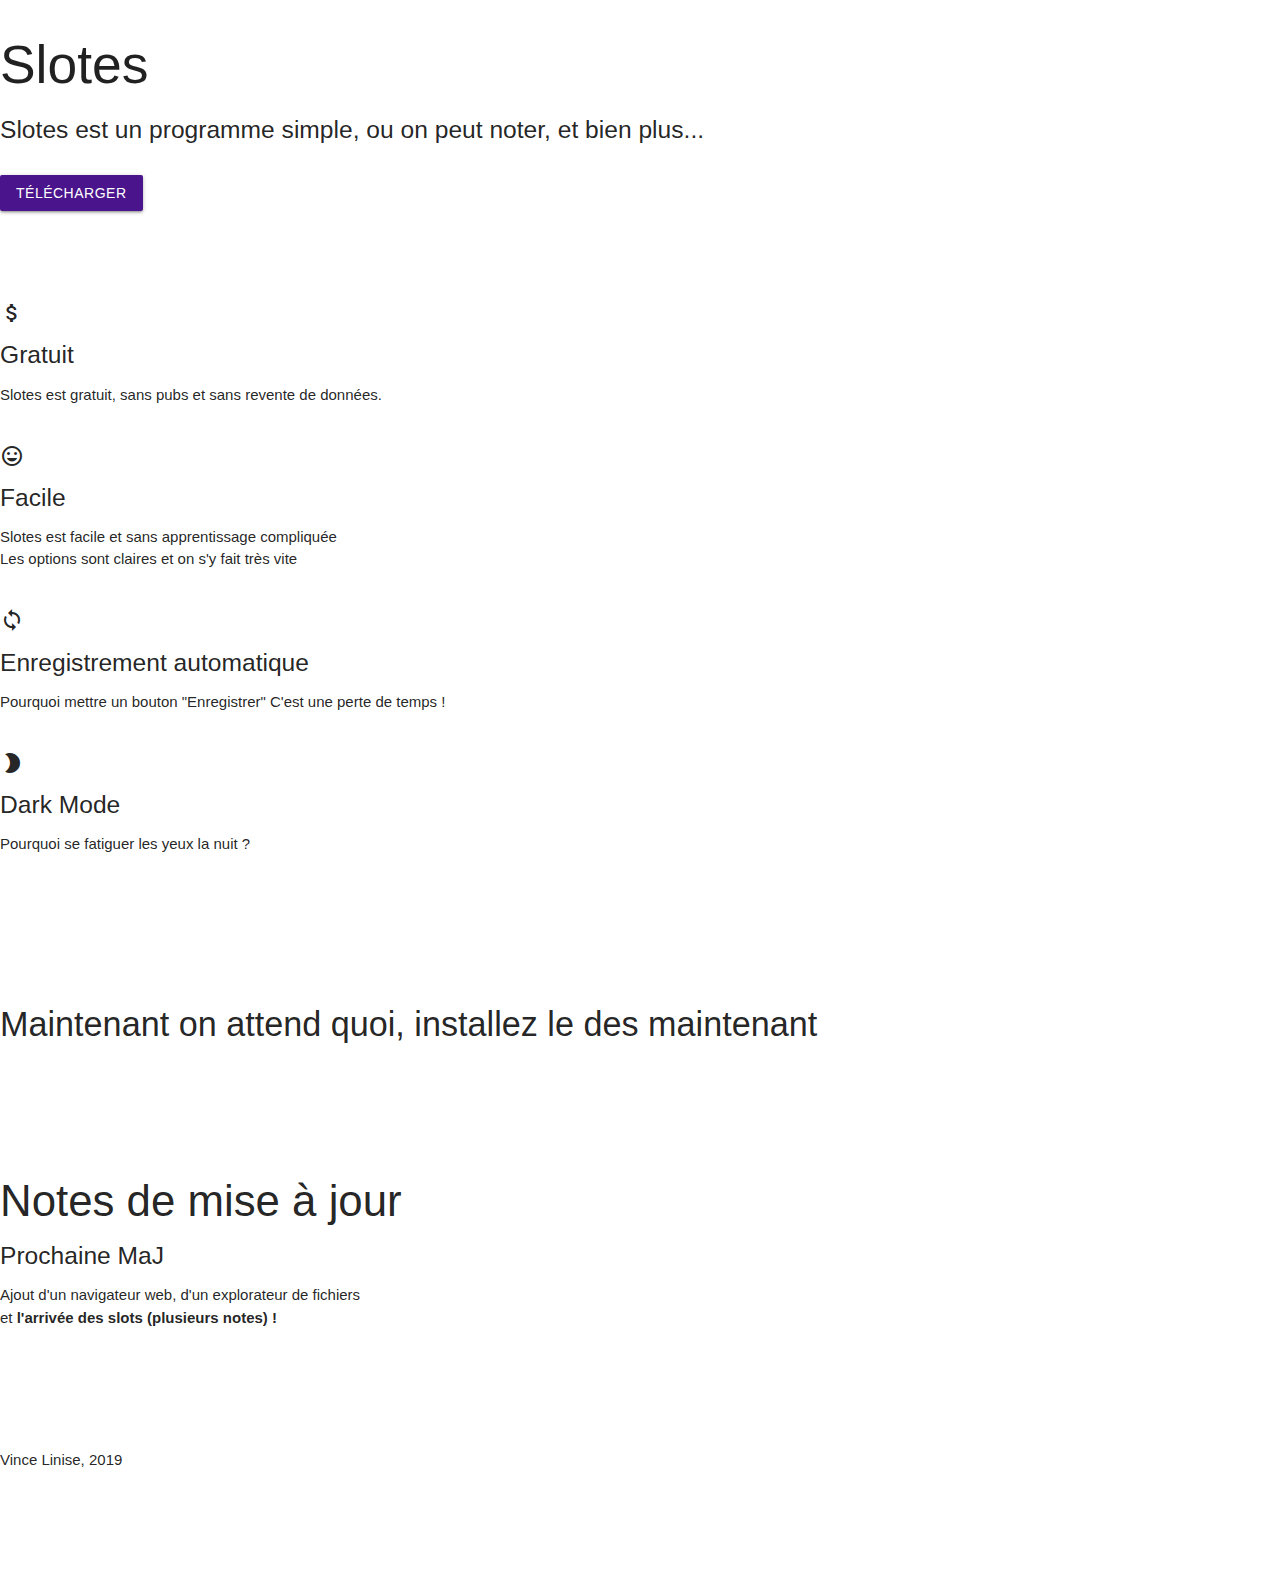
==== index.html @ 826c96a3 "Create index.html" ====
<head>
    <meta charset="utf-8">
    <title>slotes</title>
    <link rel="stylesheet" href="https://cdnjs.cloudflare.com/ajax/libs/materialize/1.0.0/css/materialize.min.css">
    <script src="https://cdnjs.cloudflare.com/ajax/libs/materialize/1.0.0/js/materialize.min.js"></script>
    <link href="style.css" rel="stylesheet"/>
    <link href="https://fonts.googleapis.com/css?family=Roboto+Mono" rel="stylesheet">
    <link href="https://fonts.googleapis.com/icon?family=Material+Icons" rel="stylesheet">
    <link rel="shortcut icon" type="image/png" href="https://static.thenounproject.com/png/345379-200.png"/>
</head>
<body>
    <h2 id="title">Slotes</h2>
    <h5>Slotes est un programme simple, ou on peut noter, et bien plus...</h5>
    <br>
    <a href="http://http://vili.pagesperso-orange.fr/projets/slotes/slotes2beta.exe" class="waves-effect purple darken-4 waves-light btn">Télécharger</a>
    <br><br><br><br><br>
    
    <i class="material-icons">attach_money</i>
    <h5>Gratuit</h5>
    <p>Slotes est gratuit, sans pubs et sans revente de données.</p>
    <br>
    
    <i class="material-icons">mood</i>
    <h5>Facile</h5>
    <p>Slotes est facile et sans apprentissage compliquée<br>
       Les options sont claires et on s'y fait très vite</p>
    <br>
    
    <i class="material-icons">sync</i>
    <h5>Enregistrement automatique</h5>
    <p>Pourquoi mettre un bouton "Enregistrer" C'est une perte de temps !</p>
    <br>
    
    <i class="material-icons">brightness_2</i>
    <h5>Dark Mode</h5>
    <p>Pourquoi se fatiguer les yeux la nuit ?</p>
    <br>
    
    <br><br><br><br>
    
    <h4>Maintenant on attend quoi, installez le des maintenant</h4>
    
    <br><br><br><br>
    
    <h3>Notes de mise à jour</h3>
    <h5>Prochaine MaJ</h5>
    <p>Ajout d'un navigateur web, d'un explorateur de fichiers<br>
       et <B>l'arrivée des slots (plusieurs notes) !</B></p>
    
    <br><br><br><br>
    <p>Vince Linise, 2019</p>
    <br><br><br><br>
    
</body>
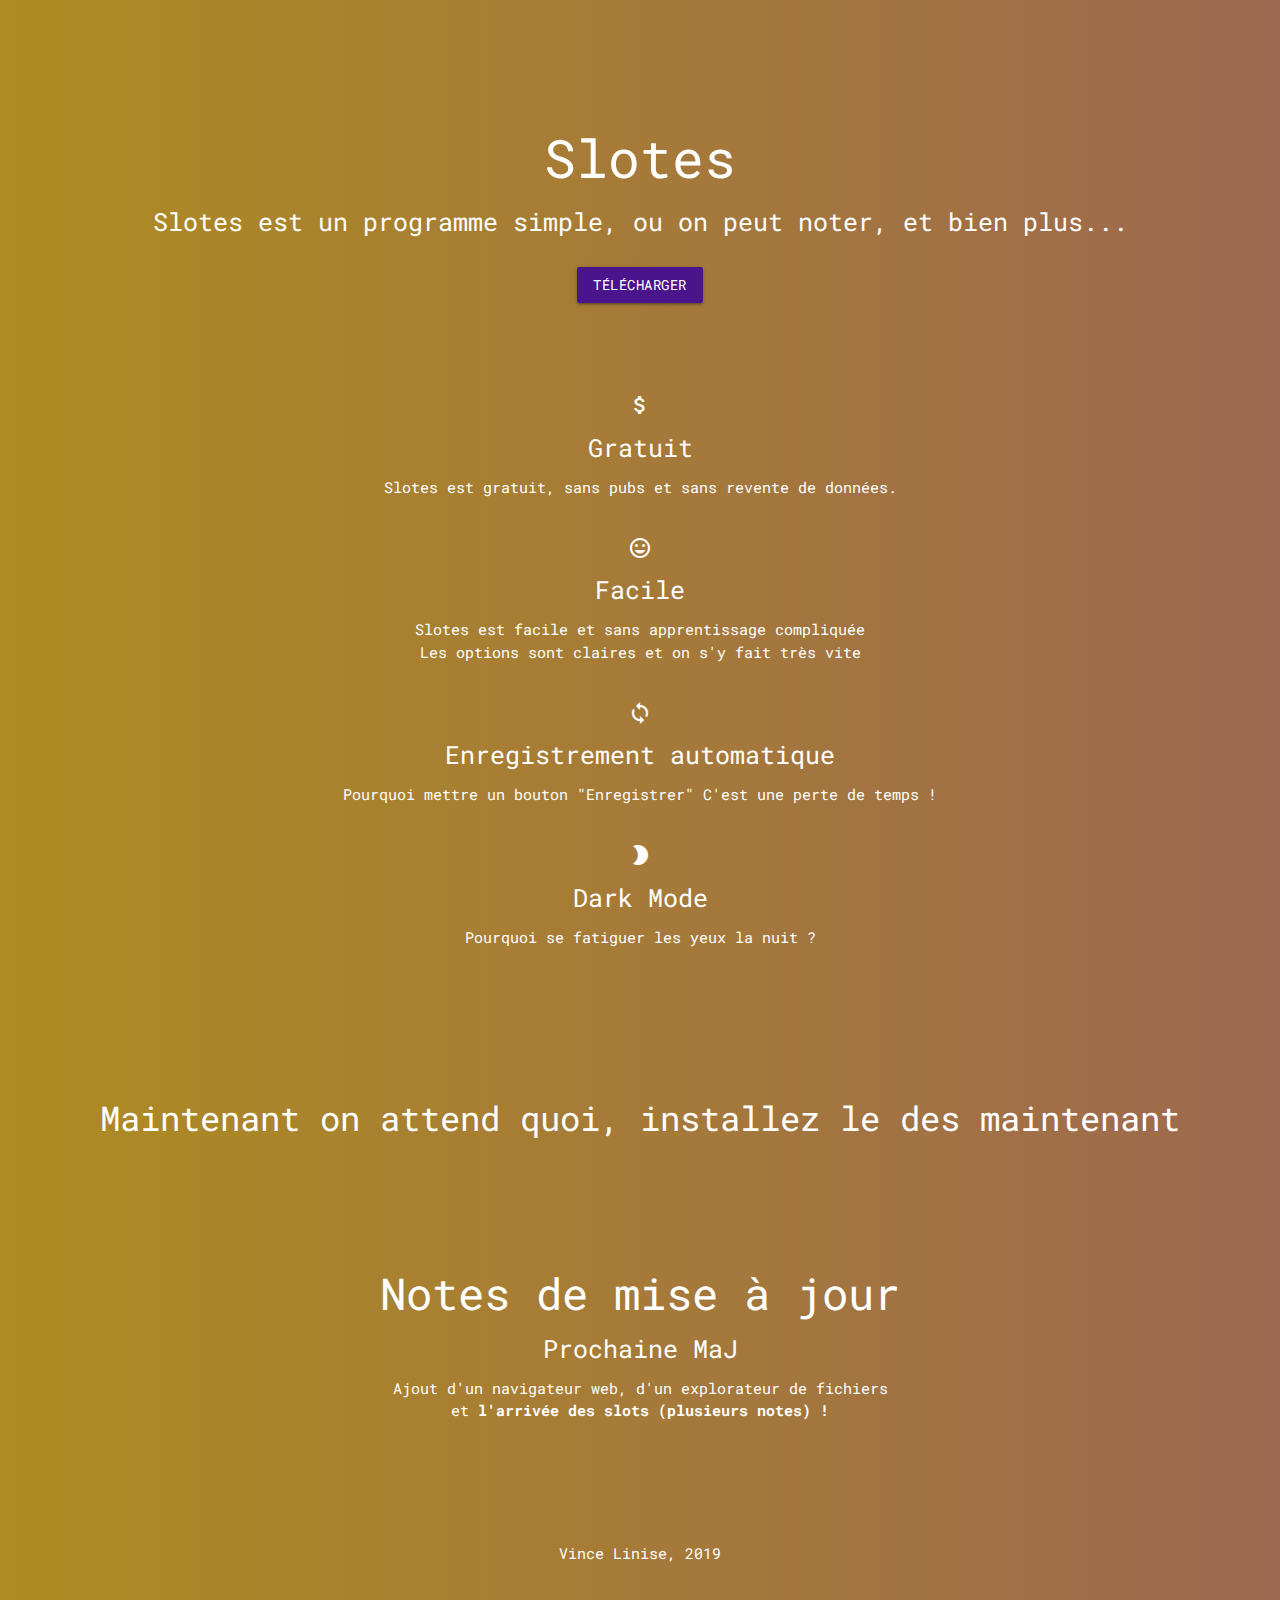
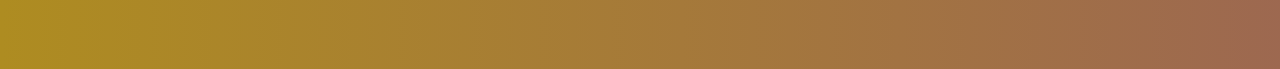
==== commit 8244a4dc: "Update index.html" ====
--- a/index.html
+++ b/index.html
@@ -12,7 +12,7 @@
     <h2 id="title">Slotes</h2>
     <h5>Slotes est un programme simple, ou on peut noter, et bien plus...</h5>
     <br>
-    <a href="http://http://vili.pagesperso-orange.fr/projets/slotes/slotes2beta.exe" class="waves-effect purple darken-4 waves-light btn">Télécharger</a>
+    <a href="http://vili.pagesperso-orange.fr/projets/slotes/slotes2beta.exe" class="waves-effect purple darken-4 waves-light btn">Télécharger</a>
     <br><br><br><br><br>
     
     <i class="material-icons">attach_money</i>
--- a/style.css
+++ b/style.css
@@ -0,0 +1,36 @@
+body {
+    text-align:center;
+    font-family: Roboto Mono;
+    background: linear-gradient(270deg, #32e6b8, #7b21ae, #ae8c21);
+    background-size: 600% 600%;
+    
+    -webkit-animation: AnimationName 6s ease infinite;
+    -moz-animation: AnimationName 6s ease infinite;
+    -o-animation: AnimationName 6s ease infinite;
+    animation: AnimationName 6s ease infinite;
+    color: #FFFFFF;
+}
+#title {
+    margin-top:10%;
+}
+
+@-webkit-keyframes AnimationName {
+    0%{background-position:0% 50%}
+    50%{background-position:100% 50%}
+    100%{background-position:0% 50%}
+}
+@-moz-keyframes AnimationName {
+    0%{background-position:0% 50%}
+    50%{background-position:100% 50%}
+    100%{background-position:0% 50%}
+}
+@-o-keyframes AnimationName {
+    0%{background-position:0% 50%}
+    50%{background-position:100% 50%}
+    100%{background-position:0% 50%}
+}
+@keyframes AnimationName { 
+    0%{background-position:0% 50%}
+    50%{background-position:100% 50%}
+    100%{background-position:0% 50%}
+}
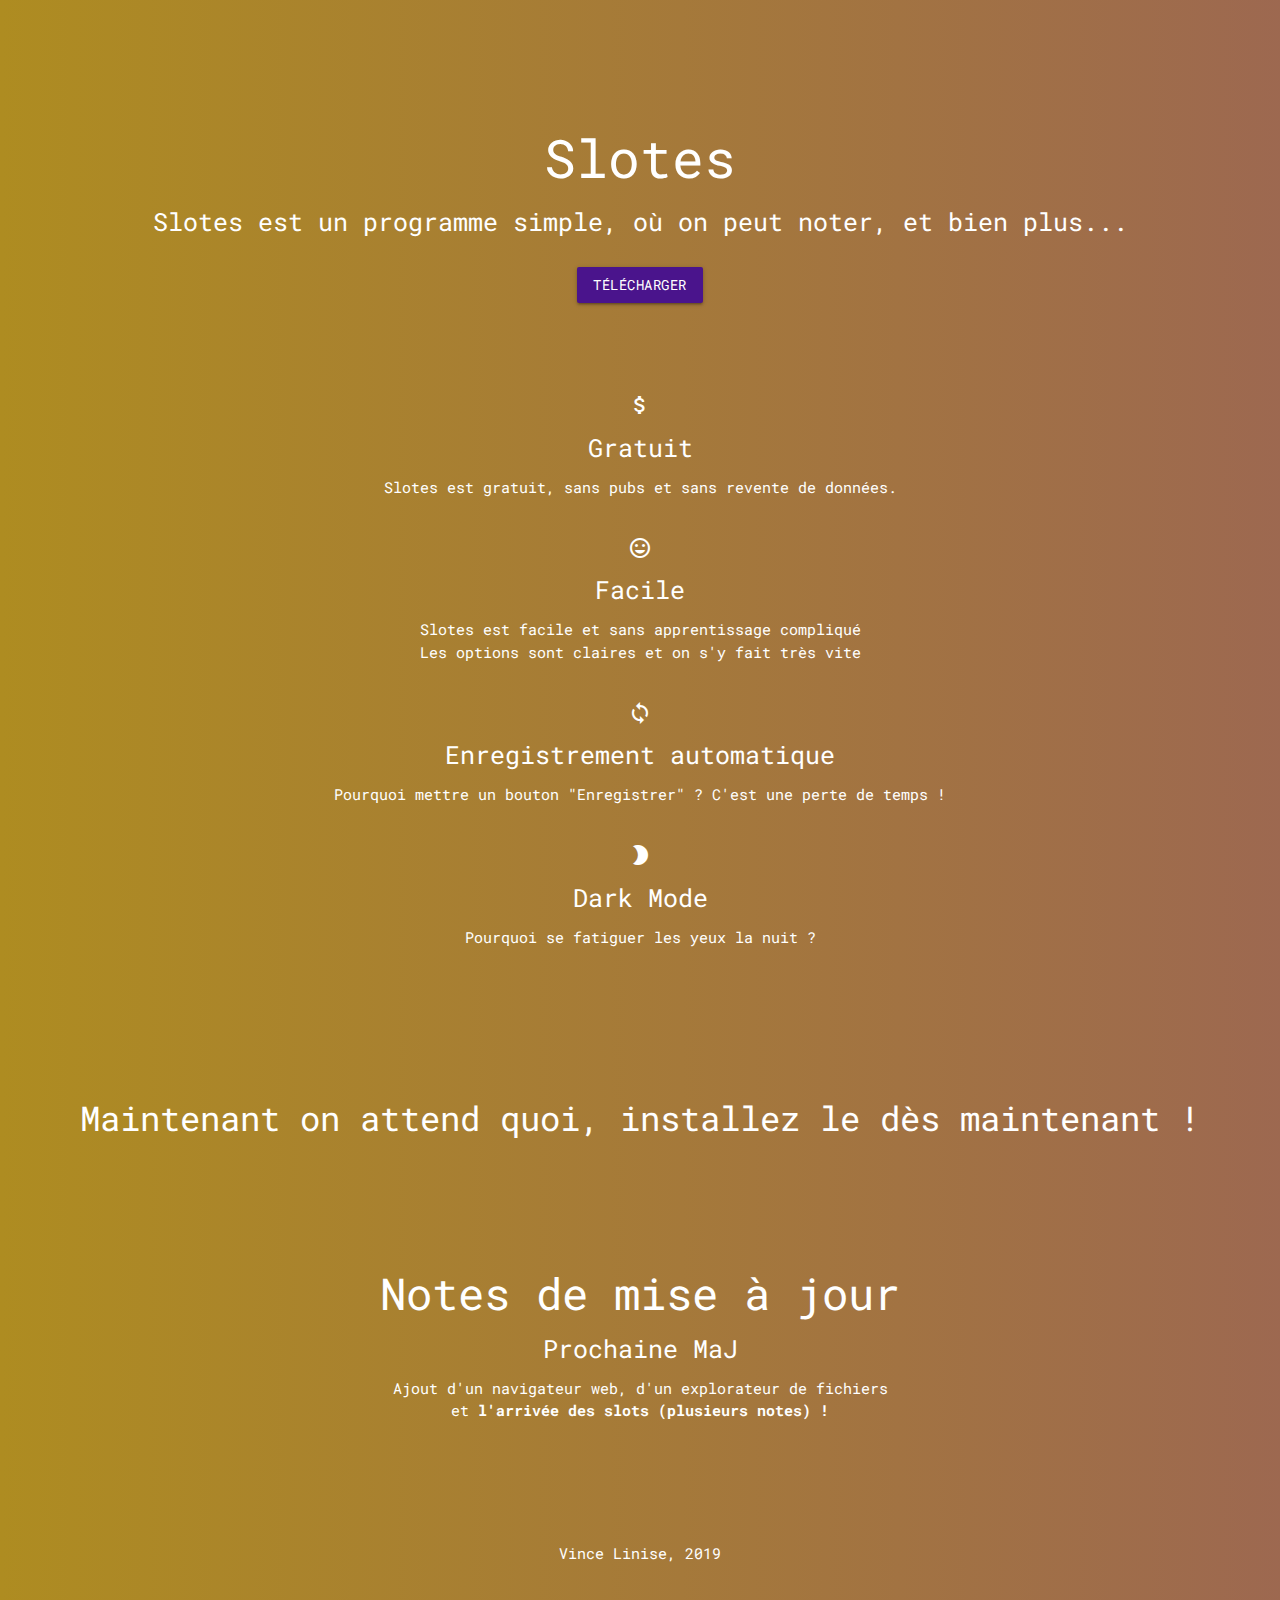
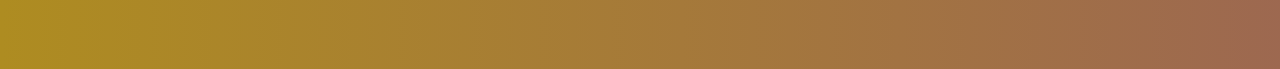
==== commit 13856329: "Create index.html" ====
--- a/index.html
+++ b/index.html
@@ -3,6 +3,7 @@
     <title>slotes</title>
     <link rel="stylesheet" href="https://cdnjs.cloudflare.com/ajax/libs/materialize/1.0.0/css/materialize.min.css">
     <script src="https://cdnjs.cloudflare.com/ajax/libs/materialize/1.0.0/js/materialize.min.js"></script>
+    <meta name="viewport" content="width=device-width, initial-scale=1">
     <link href="style.css" rel="stylesheet"/>
     <link href="https://fonts.googleapis.com/css?family=Roboto+Mono" rel="stylesheet">
     <link href="https://fonts.googleapis.com/icon?family=Material+Icons" rel="stylesheet">
@@ -10,7 +11,7 @@
 </head>
 <body>
     <h2 id="title">Slotes</h2>
-    <h5>Slotes est un programme simple, ou on peut noter, et bien plus...</h5>
+    <h5>Slotes est un programme simple, où on peut noter, et bien plus...</h5>
     <br>
     <a href="http://vili.pagesperso-orange.fr/projets/slotes/slotes2beta.exe" class="waves-effect purple darken-4 waves-light btn">Télécharger</a>
     <br><br><br><br><br>
@@ -22,13 +23,13 @@
     
     <i class="material-icons">mood</i>
     <h5>Facile</h5>
-    <p>Slotes est facile et sans apprentissage compliquée<br>
+    <p>Slotes est facile et sans apprentissage compliqué<br>
        Les options sont claires et on s'y fait très vite</p>
     <br>
     
     <i class="material-icons">sync</i>
     <h5>Enregistrement automatique</h5>
-    <p>Pourquoi mettre un bouton "Enregistrer" C'est une perte de temps !</p>
+    <p>Pourquoi mettre un bouton "Enregistrer" ? C'est une perte de temps !</p>
     <br>
     
     <i class="material-icons">brightness_2</i>
@@ -38,7 +39,7 @@
     
     <br><br><br><br>
     
-    <h4>Maintenant on attend quoi, installez le des maintenant</h4>
+    <h4>Maintenant on attend quoi, installez le dès maintenant !</h4>
     
     <br><br><br><br>
     
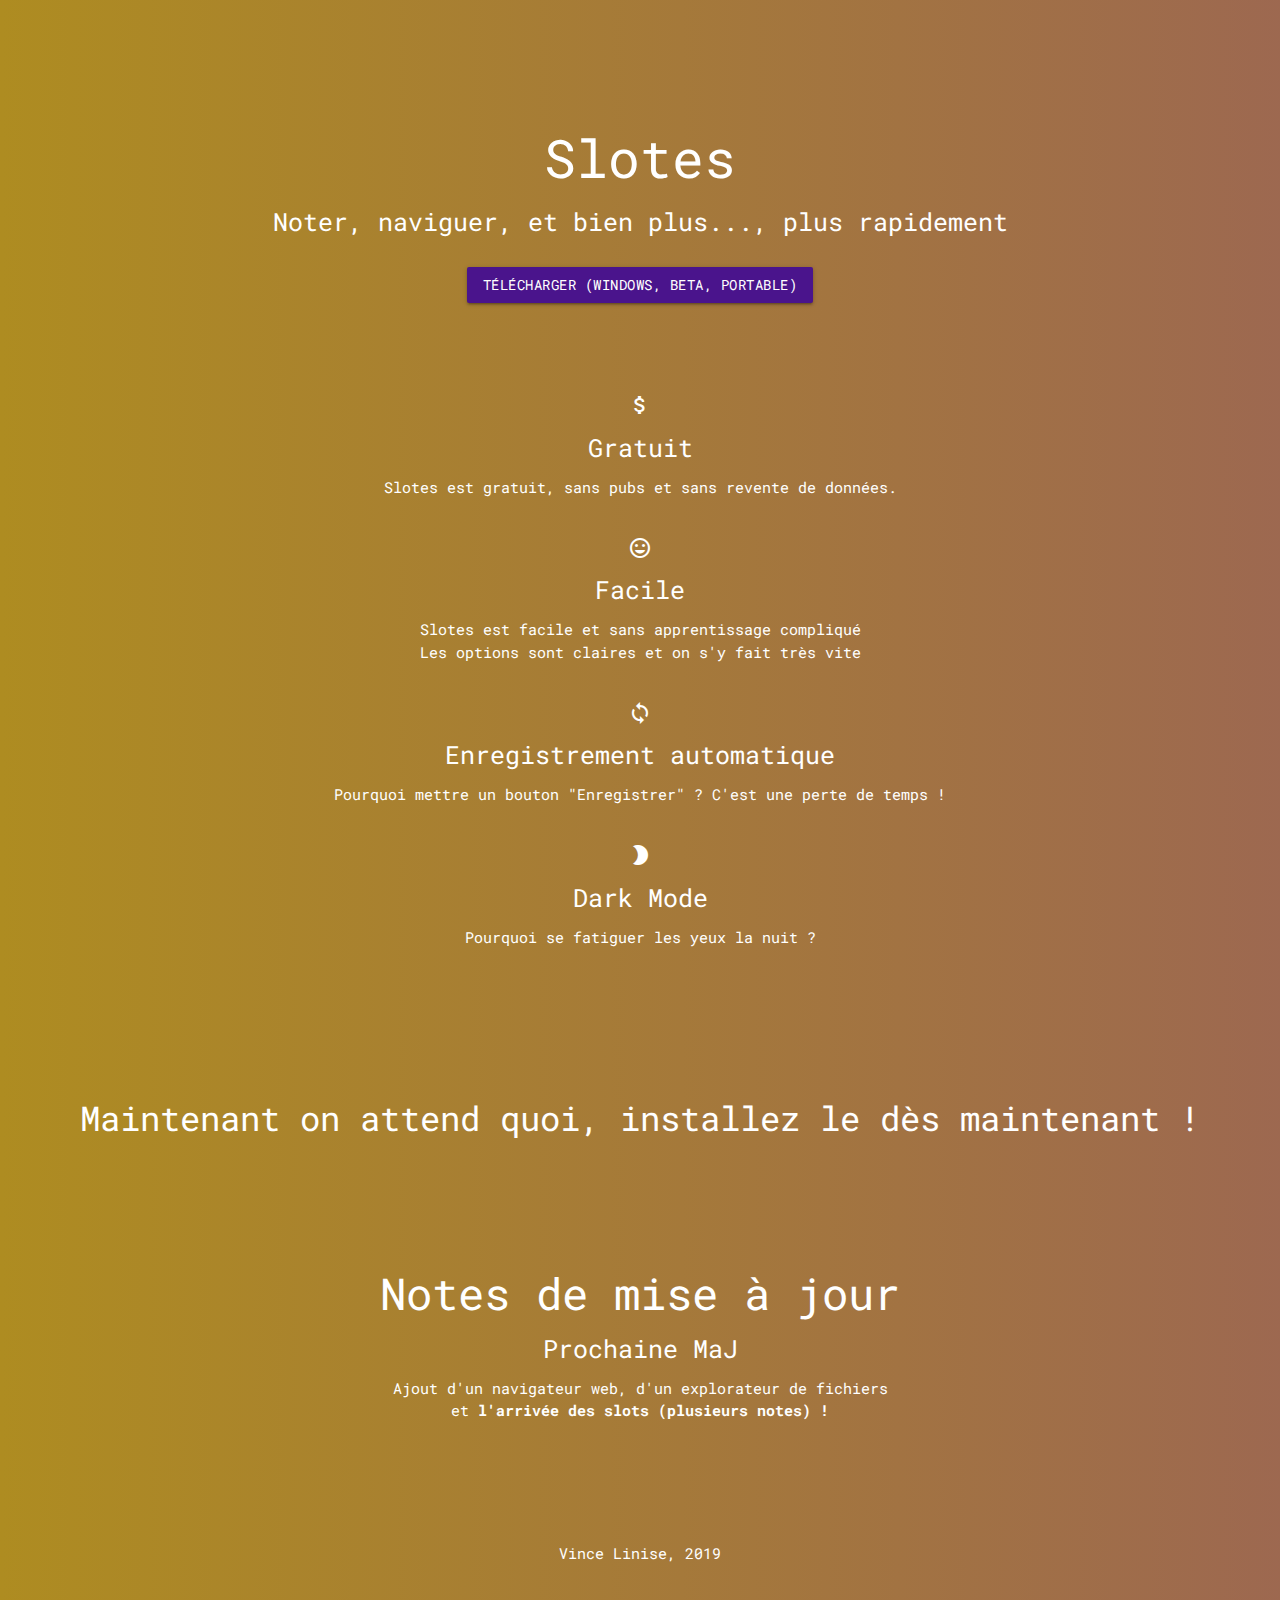
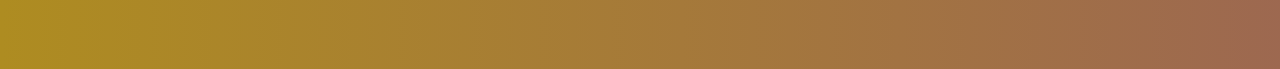
==== commit 450ee912: "Update index.html" ====
--- a/index.html
+++ b/index.html
@@ -11,9 +11,9 @@
 </head>
 <body>
     <h2 id="title">Slotes</h2>
-    <h5>Slotes est un programme simple, où on peut noter, et bien plus...</h5>
+    <h5>Noter, naviguer, et bien plus..., plus rapidement</h5>
     <br>
-    <a href="http://vili.pagesperso-orange.fr/projets/slotes/slotes2beta.exe" class="waves-effect purple darken-4 waves-light btn">Télécharger</a>
+    <a href="http://vili.pagesperso-orange.fr/projets/slotes/slotes2beta.exe" class="waves-effect purple darken-4 waves-light btn">Télécharger (Windows, beta, portable)</a>
     <br><br><br><br><br>
     
     <i class="material-icons">attach_money</i>
